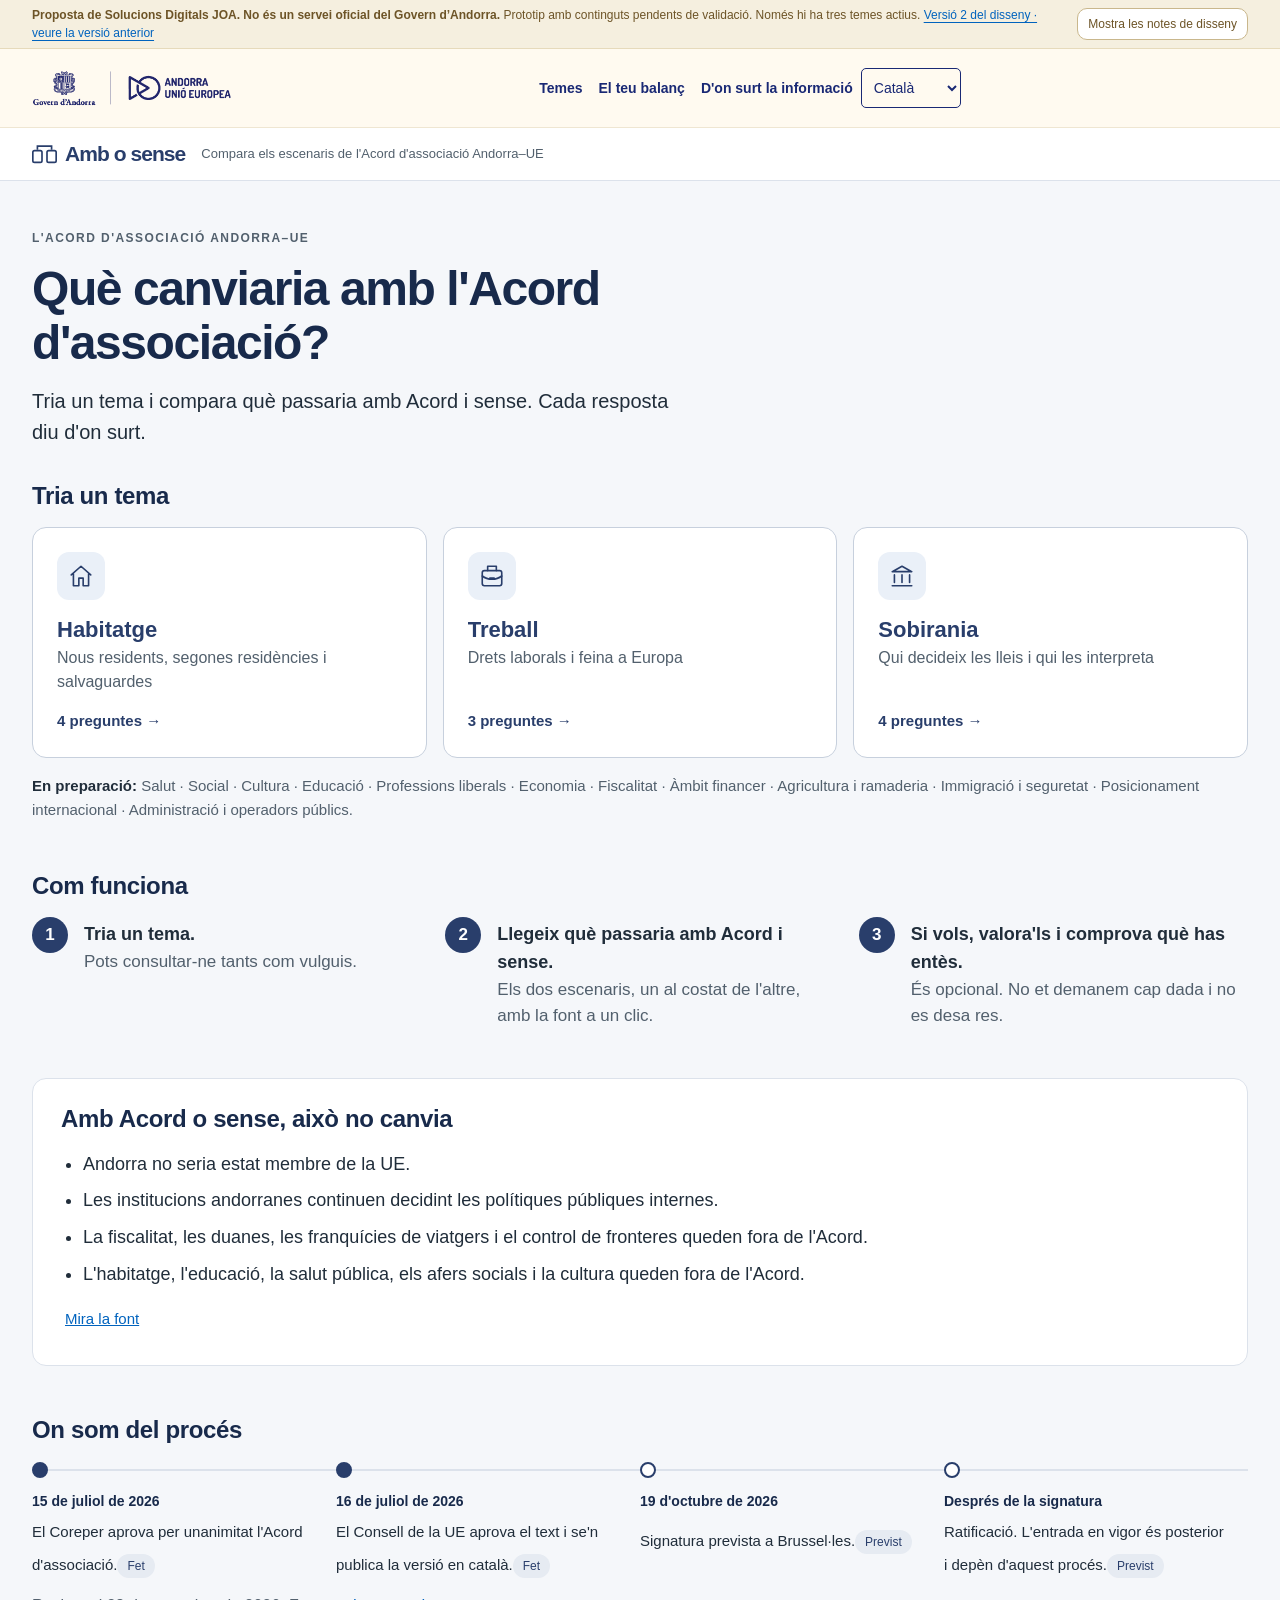
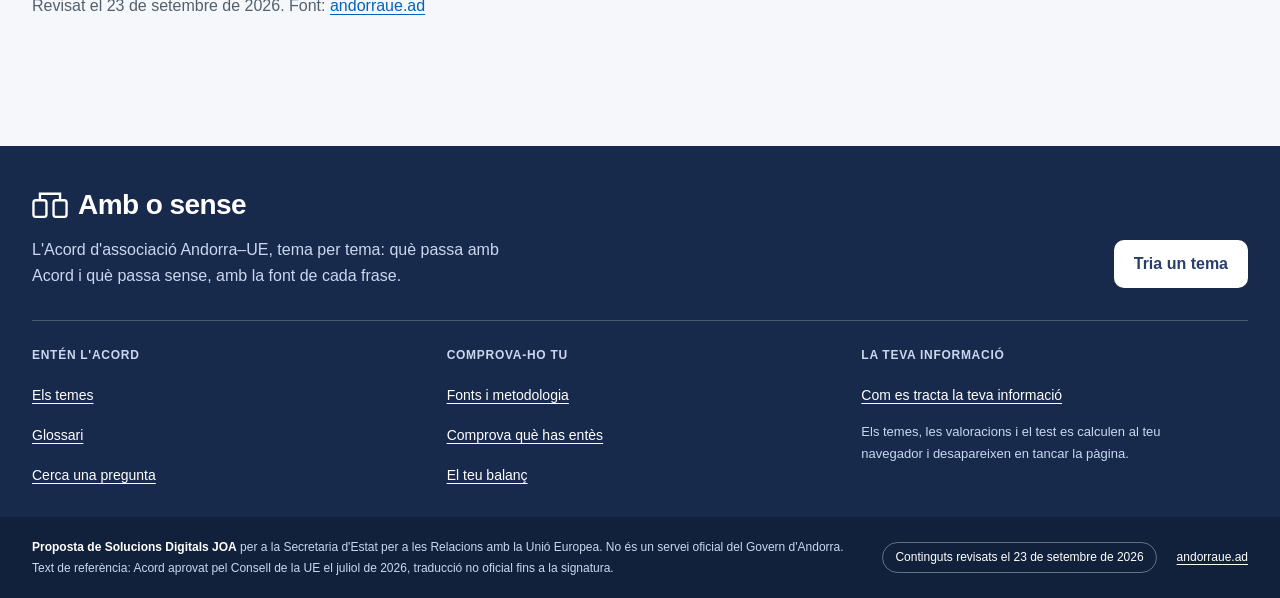
==== v2/index.html @ f790ee54 "Disseny v2: consulta guiada, a /v2/" ====
<!doctype html>
<html lang="ca">
<head>
<meta charset="utf-8">
<meta name="viewport" content="width=device-width, initial-scale=1">
<title>Amb o sense · Què canviaria amb l’Acord?</title>
<meta name="description" content="Què canviaria amb l’Acord d’associació Andorra–UE? Tria un tema i compara què passaria amb Acord i sense, amb les fonts originals. Prototip de demostració.">
<meta name="referrer" content="no-referrer">
<meta name="robots" content="noindex, nofollow">
<meta http-equiv="Content-Security-Policy" content="default-src 'self'; img-src 'self' data:; style-src 'self' 'unsafe-inline'; script-src 'self'; connect-src 'none'; form-action 'none'">
<link rel="stylesheet" href="app.css">
</head>
<body>
<a class="sr" href="#app">Vés al contingut</a>
<div class="proto" role="note"><div class="wrap"><span><b>Proposta de Solucions Digitals JOA. No és un servei oficial del Govern d’Andorra.</b> Prototip amb continguts pendents de validació. Només hi ha tres temes actius. <a href="../">Versió 2 del disseny · veure la versió anterior</a></span><button class="notes-toggle" data-act="notes" aria-pressed="false">Mostra les notes de disseny</button></div></div>
<header class="top">
  <div class="wrap bar">
    <button class="menu-btn" aria-expanded="false" aria-controls="menu" data-act="menu"><span class="burger" aria-hidden="true"><i></i><i></i><i></i></span><span class="sr">Menú</span></button>
    <a class="gov" href="#/" aria-label="Govern d'Andorra · Andorra Unió Europea. Inici"><img src="assets/govern-andorra-ue.png" alt="" width="375" height="75"></a>
    <nav id="menu" aria-label="Principal">
      <a href="#/temes" data-nav="temes">Temes</a>
      <a href="#/balanc" data-nav="balanc">El teu balanç</a>
      <a href="#/fonts" data-nav="fonts">D'on surt la informació</a>
      <label class="lang"><span class="sr">Llengua</span>
        <select aria-label="Llengua">
          <option selected>Català</option>
          <option disabled>Castellano · en preparació</option>
          <option disabled>Français · en preparació</option>
          <option disabled>Português · en preparació</option>
          <option disabled>English · en preparació</option>
        </select></label>
    </nav>
  </div>
  <div class="service"><div class="wrap"><a class="brand" href="#/"><svg class="mark" viewBox="0 0 30 22" aria-hidden="true"><path d="M6.5 6V1.5h17V6" fill="none" stroke="currentColor" stroke-width="2"/><rect x="1" y="7" width="11" height="14" rx="2" fill="none" stroke="currentColor" stroke-width="2"/><rect x="18" y="7" width="11" height="14" rx="2" fill="none" stroke="currentColor" stroke-width="2"/></svg><b>Amb o sense</b></a><span class="desc">Compara els escenaris de l'Acord d'associació Andorra–UE</span></div></div>
</header>
<main id="app" tabindex="-1"></main>
<footer class="foot">
  <div class="wrap">
    <div class="foot-top">
      <div class="foot-brand">
        <a class="brand" href="#/"><svg class="mark" viewBox="0 0 30 22" aria-hidden="true"><path d="M6.5 6V1.5h17V6" fill="none" stroke="currentColor" stroke-width="2"/><rect x="1" y="7" width="11" height="14" rx="2" fill="none" stroke="currentColor" stroke-width="2"/><rect x="18" y="7" width="11" height="14" rx="2" fill="none" stroke="currentColor" stroke-width="2"/></svg><b>Amb o sense</b></a>
        <p>L'Acord d'associació Andorra–UE, tema per tema: què passa amb Acord i què passa sense, amb la font de cada frase.</p>
      </div>
      <a class="foot-cta" href="#/temes">Tria un tema</a>
    </div>
    <div class="foot-cols">
      <nav aria-labelledby="f1"><h2 id="f1">Entén l'Acord</h2>
        <ul><li><a href="#/temes">Els temes</a></li><li><a href="#/glossari">Glossari</a></li><li><a href="#/cerca">Cerca una pregunta</a></li></ul></nav>
      <nav aria-labelledby="f2"><h2 id="f2">Comprova-ho tu</h2>
        <ul><li><a href="#/fonts">Fonts i metodologia</a></li><li><a href="#/test">Comprova què has entès</a></li><li><a href="#/balanc">El teu balanç</a></li></ul></nav>
      <nav aria-labelledby="f3"><h2 id="f3">La teva informació</h2>
        <ul><li><a href="#/privacitat">Com es tracta la teva informació</a></li></ul>
        <p class="foot-note">Els temes, les valoracions i el test es calculen al teu navegador i desapareixen en tancar la pàgina.</p></nav>
    </div>
  </div>
  <div class="foot-bottom"><div class="wrap">
      <p><b>Proposta de Solucions Digitals JOA</b> per a la Secretaria d'Estat per a les Relacions amb la Unió Europea. No és un servei oficial del Govern d'Andorra.<br>
      Text de referència: Acord aprovat pel Consell de la UE el juliol de 2026, traducció no oficial fins a la signatura.</p>
      <p class="foot-meta"><span class="pill">Continguts revisats el 23 de setembre de 2026</span><a href="https://www.andorraue.ad/ca/" rel="noopener">andorraue.ad</a></p>
  </div></div>
</footer>
<script src="data.js"></script>
<script src="app.js"></script>
</body>
</html>
---- v2/app.css ----
/* Amb o sense · estils de la demo. Paleta i tipografia segons estil.md (D04–D07, D14). */
:root{
  --blau:#293E6B; --enllac:#0063BE; --text:#202D3A; --text2:#52606D;
  --fons:#F7F8FA; --sup:#FFFFFF; --sel:#EAF0F8; --contorn:#697586; --sep:#D9E0E7;
  --avis-f:#F5EFDF; --avis-t:#6D5427;
  --r-ctl:8px; --r-card:12px;
  --font:"Helvetica Neue",Helvetica,Arial,sans-serif;
  --gutter:20px;
}
*{box-sizing:border-box}
html{-webkit-text-size-adjust:100%}
body{margin:0;background:var(--fons);color:var(--text);font-family:var(--font);font-size:18px;line-height:28px}
img{max-width:100%;display:block}
a{color:var(--enllac);text-decoration:underline;text-underline-offset:3px}
h1,h2,h3,h4{margin:0;font-weight:700;letter-spacing:-.01em}
p{margin:0 0 12px}
button,input,select{font:inherit;color:inherit}
:focus-visible{outline:3px solid var(--enllac);outline-offset:3px;border-radius:4px}
.sr{position:absolute;left:0;top:0;width:1px;height:1px;overflow:hidden;clip:rect(0 0 0 0);white-space:nowrap}
.btn{position:relative}
a.sr:focus{position:fixed;left:16px;top:16px;width:auto;height:auto;clip:auto;background:#fff;padding:12px 16px;z-index:70;border:2px solid var(--blau)}
.wrap{max-width:1200px;margin:0 auto;padding:0 var(--gutter)}
.narrow{max-width:760px}
@media (max-width:340px){:root{--gutter:16px}}
@media (min-width:900px){:root{--gutter:32px}}

/* Avís de prototip */
.proto{background:var(--avis-f);color:var(--avis-t);font-size:15px;line-height:22px;padding:8px 0;border-bottom:1px solid #E6DABB}
.proto .wrap{display:flex;gap:12px;align-items:center;justify-content:space-between;flex-wrap:wrap}
.proto b{font-weight:700}

/* Capçalera: continuïtat amb andorraue.ad */
:root{--aue-crema:#FFFAF0;--aue-blau:#192874}
header.top{background:var(--aue-crema);border-bottom:1px solid #EFE6D2;position:relative}
.bar{display:flex;align-items:center;gap:24px;min-height:96px}
.gov{flex:none}
.gov img{height:55px;width:auto}
.top nav{display:flex;align-items:center;gap:4px;margin:0 auto}
.top nav a{white-space:nowrap;color:var(--aue-blau);text-decoration:none;font-size:15px;font-weight:700;padding:10px 10px;border-radius:var(--r-ctl);min-height:44px;display:inline-flex;align-items:center}
.top nav a[aria-current="page"]{color:#000;box-shadow:inset 0 -2px 0 var(--aue-blau);border-radius:0}
.top nav a:hover{background:rgba(25,40,116,.06)}
.lang select{width:auto;max-width:118px;min-height:40px;border:1px solid var(--aue-blau);border-radius:5px;background:transparent;color:var(--aue-blau);padding:0 8px;font-size:14px}
.cta{border:1px solid var(--aue-blau);color:var(--aue-blau);border-radius:5px;padding:10px 15px;font-size:14px;text-decoration:none;white-space:nowrap;min-height:44px;display:inline-flex;align-items:center}
.cta:hover{background:var(--aue-blau);color:#fff}
.menu-btn{display:none;background:none;border:none;width:44px;height:44px;padding:0;cursor:pointer;color:var(--aue-blau)}
.burger{display:grid;gap:6px;width:26px;margin:auto}
.burger i{display:block;height:2px;background:currentColor;border-radius:1px;transition:transform .18s,opacity .18s}
.menu-btn[aria-expanded="true"] .burger i:nth-child(1){transform:translateY(8px) rotate(45deg)}
.menu-btn[aria-expanded="true"] .burger i:nth-child(2){opacity:0}
.menu-btn[aria-expanded="true"] .burger i:nth-child(3){transform:translateY(-8px) rotate(-45deg)}
.service{background:#fff;border-top:1px solid #EFE6D2}
.service .wrap{display:flex;align-items:center;gap:8px 16px;min-height:52px;flex-wrap:wrap;padding-top:6px;padding-bottom:6px}
.brand{display:inline-flex;align-items:center;gap:10px;text-decoration:none;color:var(--blau)}
.brand b{font-size:19px;letter-spacing:-.02em}
.brand .mark{width:28px;height:20px}
.service .desc{font-size:15px;color:var(--text2)}
@media (max-width:1380px){.cta{display:none}}
@media (max-width:1100px){
  .bar{min-height:64px;gap:12px}
  .menu-btn{display:block}
  .gov img{height:40px}
  .top nav{display:none;position:absolute;left:0;right:0;top:64px;z-index:35;background:var(--aue-crema);flex-direction:column;align-items:stretch;padding:8px var(--gutter) 16px;border-bottom:1px solid #EFE6D2;box-shadow:0 12px 24px rgba(32,45,58,.08)}
  .top nav.open{display:flex}
  .top nav a{font-size:17px;padding:12px 8px;border-bottom:1px solid #EFE6D2;border-radius:0}
  .top nav a[aria-current="page"]{box-shadow:inset 3px 0 0 var(--aue-blau);padding-left:14px}
  .lang{margin-top:12px}
  .lang select{width:100%;max-width:none;min-height:44px}
  .service .desc{font-size:14px;line-height:20px}
}
main{padding:32px 0 96px}
@media (min-width:900px){main{padding-top:48px}}

/* Botons D14 */
.btn{display:inline-flex;align-items:center;justify-content:center;gap:8px;min-height:48px;padding:10px 20px;border-radius:var(--r-ctl);border:1px solid var(--blau);background:var(--blau);color:#fff;font-size:17px;line-height:24px;font-weight:700;text-decoration:none;cursor:pointer}
.btn:hover{background:#1E2F52}
.btn.sec{background:#fff;color:var(--blau);border-color:var(--contorn)}
.btn.sec:hover{background:var(--sel)}
.btn.link{background:none;border:none;color:var(--enllac);text-decoration:underline;padding:10px 4px;font-weight:400}
.btn[disabled]{opacity:1;background:#fff;color:var(--text2);border-color:var(--sep);cursor:not-allowed}
.actions{display:flex;gap:12px;flex-wrap:wrap;align-items:center}

.eyebrow{font-size:15px;line-height:22px;color:var(--text2);margin-bottom:8px;display:block}
.muted{color:var(--text2)}
.small{font-size:16px;line-height:24px}

/* Portada */
.hero{display:grid;gap:32px;align-items:start}
@media (min-width:1000px){.hero{grid-template-columns:5fr 6fr;gap:56px}}
.hero h1{font-size:36px;line-height:40px;color:var(--blau);margin:6px 0 16px}
@media (min-width:900px){.hero h1{font-size:48px;line-height:56px}}
.hero .lead{font-size:20px;line-height:30px;margin-bottom:24px}
.promises{list-style:none;padding:0;margin:28px 0 0;display:grid;gap:10px}
.promises li{display:flex;gap:12px;align-items:flex-start;font-size:17px;line-height:24px}
.promises svg{flex:none;margin-top:2px;width:28px;height:20px;color:var(--blau)}
.igual .glyph{width:22px;height:16px}
.sample-label{display:flex;justify-content:space-between;align-items:baseline;gap:12px;margin-bottom:10px}
.quick{margin-top:56px}
.quick h2{font-size:24px;line-height:32px;margin-bottom:16px}
.quick-grid{display:grid;gap:12px}
@media (min-width:700px){.quick-grid{grid-template-columns:repeat(3,1fr)}}
.quick a{display:block;background:#fff;border:1px solid var(--sep);border-radius:var(--r-card);padding:20px;text-decoration:none;color:var(--text)}
.quick a:hover{border-color:var(--contorn)}
.quick a b{display:block;color:var(--blau);font-size:20px;line-height:28px;margin:8px 0 4px}
.proces{margin-top:56px;background:#fff;border:1px solid var(--sep);border-radius:var(--r-card);padding:24px}
.proces h2{font-size:20px;line-height:28px}
.proces ol{list-style:none;margin:16px 0 0;padding:0;display:grid;gap:0}
@media (min-width:900px){.proces ol{grid-template-columns:repeat(4,1fr)}}
.proces li{position:relative;padding:0 0 16px 28px;border-left:2px solid var(--sep);margin-left:7px}
@media (min-width:900px){.proces li{border-left:none;border-top:2px solid var(--sep);padding:20px 16px 0 0;margin:8px 0 0}}
.proces li::before{content:"";position:absolute;left:-9px;top:4px;width:12px;height:12px;border-radius:50%;background:#fff;border:2px solid var(--blau)}
@media (min-width:900px){.proces li::before{left:0;top:-9px}}
.proces li.fet::before{background:var(--blau)}
.proces time{display:block;font-weight:700;font-size:16px}
.proces .estat{font-size:14px;color:var(--text2)}

/* Encapçalaments de pàgina */
.pagehead{margin-bottom:28px}
.pagehead h1{font-size:30px;line-height:38px;color:var(--blau)}
@media (min-width:900px){.pagehead h1{font-size:36px;line-height:44px}}
.pagehead p{margin-top:10px;max-width:680px}
.crumbs{font-size:15px;margin-bottom:8px}

/* Situacions */
.chips{display:flex;flex-wrap:wrap;gap:10px;margin:8px 0 24px}
.chip{position:relative}
.chip input{position:absolute;opacity:0;inset:0;margin:0;cursor:pointer}
.chip label{display:inline-flex;align-items:center;gap:8px;min-height:48px;padding:10px 16px;border:1px solid var(--contorn);border-radius:999px;background:#fff;cursor:pointer;font-size:17px;line-height:24px}
.chip input:checked+label{background:var(--sel);border:2px solid var(--blau);padding:9px 15px;font-weight:700;color:var(--blau)}
.chip input:focus-visible+label{outline:3px solid var(--enllac);outline-offset:3px}
.chip input:disabled+label{border-color:var(--sep);color:var(--text2);cursor:not-allowed;background:var(--fons)}
.chip .tick{display:none}
.chip input:checked+label .tick{display:inline}
.proposal{background:#fff;border:1px solid var(--sep);border-radius:var(--r-card);padding:20px;margin-bottom:24px}

/* Temes */
.family{margin-bottom:32px}
.family h2{font-size:20px;line-height:28px;margin-bottom:12px}
.tgrid{display:grid;gap:12px}
@media (min-width:640px){.tgrid{grid-template-columns:repeat(2,1fr)}}
@media (min-width:1000px){.tgrid{grid-template-columns:repeat(4,1fr)}}
.tcard{position:relative;background:#fff;border:1px solid var(--sep);border-radius:var(--r-card);padding:18px 18px 16px;display:flex;flex-direction:column;gap:6px;min-height:128px}
.tcard input{position:absolute;opacity:0;inset:0;margin:0;cursor:pointer;z-index:1}
.tcard .nom{font-weight:700;font-size:19px;line-height:26px;color:var(--blau);padding-right:36px}
.tcard .fr{font-size:16px;line-height:24px;color:var(--text2)}
.tcard .box{position:absolute;top:16px;right:16px;width:26px;height:26px;border:2px solid var(--contorn);border-radius:6px;background:#fff;display:grid;place-items:center}
.tcard .box svg{display:none}
.tcard.on{background:var(--sel);border:2px solid var(--blau);padding:17px 17px 15px}
.tcard.on .box{background:var(--blau);border-color:var(--blau)}
.tcard.on .box svg{display:block}
.tcard:has(input:focus-visible){outline:3px solid var(--enllac);outline-offset:3px}
.tcard.off{background:var(--fons)}
.tcard.off .nom{color:var(--text2)}
.tcard .soon{font-size:14px;line-height:20px;color:var(--avis-t);margin-top:auto}
.tcard .state{font-size:14px;line-height:20px;color:var(--blau);font-weight:700;margin-top:auto}
.tcard a.open{position:relative;z-index:2;font-size:15px;margin-top:auto}
.bar-bottom{position:sticky;bottom:0;background:#fff;border-top:1px solid var(--sep);padding:12px 0;margin-top:24px;box-shadow:0 -4px 16px rgba(32,45,58,.06)}
.bar-bottom .wrap{display:flex;align-items:center;justify-content:space-between;gap:12px;flex-wrap:wrap}

/* Pàgina de tema */
.tema-layout{display:grid;gap:32px}
@media (min-width:1100px){.tema-layout{grid-template-columns:240px 1fr}}
.side{display:none}
@media (min-width:1100px){.side{display:block;position:sticky;top:24px;align-self:start}}
.side h2{font-size:15px;line-height:22px;color:var(--text2);font-weight:700;margin-bottom:8px}
.side ol{list-style:none;padding:0;margin:0 0 20px}
.side li a{display:block;padding:8px 12px;border-left:3px solid transparent;color:var(--text);text-decoration:none;font-size:16px;line-height:22px}
.side li a[aria-current="true"]{border-left-color:var(--blau);color:var(--blau);font-weight:700;background:#fff}
.intro{font-size:20px;line-height:30px;max-width:720px}

.valtoggle{display:flex;gap:16px;align-items:center;justify-content:space-between;flex-wrap:wrap;background:#fff;border:1px solid var(--sep);border-radius:var(--r-card);padding:16px 20px;margin:24px 0}
.switch{display:inline-flex;align-items:center;gap:12px;cursor:pointer;min-height:44px}
.switch input{position:absolute;opacity:0;width:1px;height:1px}
.switch .trk{width:48px;height:28px;border-radius:14px;background:#fff;border:2px solid var(--contorn);position:relative;flex:none;transition:background .18s}
.switch .trk::after{content:"";position:absolute;top:3px;left:3px;width:18px;height:18px;border-radius:50%;background:var(--contorn);transition:transform .18s,background .18s}
.switch input:checked+.trk{background:var(--blau);border-color:var(--blau)}
.switch input:checked+.trk::after{transform:translateX(20px);background:#fff}
.switch input:focus-visible+.trk{outline:3px solid var(--enllac);outline-offset:3px}

/* Grups de ràdio (importància i valoració) */
fieldset{border:none;margin:0;padding:0;min-width:0}
legend{padding:0;font-weight:700;font-size:17px;line-height:24px;margin-bottom:10px}
.radios{display:flex;flex-wrap:wrap;gap:8px}
.radio{position:relative}
.radio input{position:absolute;opacity:0;inset:0;margin:0;cursor:pointer}
.radio span{display:inline-flex;align-items:center;min-height:44px;padding:8px 14px;border:1px solid var(--contorn);border-radius:var(--r-ctl);background:#fff;font-size:16px;line-height:22px;cursor:pointer}
.radio input:checked+span{background:var(--sel);border:2px solid var(--blau);padding:7px 13px;color:var(--blau);font-weight:700}
.radio input:checked+span::before{content:"✓";margin-right:6px}
.radio input:focus-visible+span{outline:3px solid var(--enllac);outline-offset:3px}
.radio.ns span{border-style:dashed}
.pend{display:inline-block;font-size:14px;line-height:20px;color:var(--avis-t);background:var(--avis-f);padding:2px 8px;border-radius:4px;margin-left:8px;font-weight:400;vertical-align:middle}
.imp{background:#fff;border:1px solid var(--sep);border-radius:var(--r-card);padding:20px;margin-bottom:24px}

/* Fitxa comparativa D09 */
.qcard{container-type:inline-size;background:#fff;border:1px solid var(--sep);border-radius:var(--r-card);padding:20px;margin-bottom:24px;scroll-margin-top:24px}
@media (min-width:700px){.qcard{padding:28px 32px}}
.qhead{display:flex;flex-wrap:wrap;gap:8px 16px;align-items:baseline;justify-content:space-between;margin-bottom:6px}
.qid{font-size:14px;color:var(--text2)}
.qcard h2,.qcard h3.q{font-size:24px;line-height:32px;color:var(--text);margin-bottom:6px}
@media (min-width:900px){.qcard h2,.qcard h3.q{font-size:28px;line-height:36px}}
.qctx{color:var(--text2);font-size:16px;line-height:24px;margin-bottom:16px}
.igual{display:inline-flex;align-items:center;gap:8px;font-size:15px;line-height:20px;font-weight:700;color:var(--blau);background:var(--sel);border:1px solid #C9D6EA;padding:6px 10px;border-radius:var(--r-ctl);margin-bottom:16px}
.pair{display:grid;gap:16px;margin-top:8px}
@container (min-width:760px){.pair{grid-template-columns:1fr 1fr;gap:24px}}
.scen{border:1px solid var(--sep);border-top:4px solid var(--blau);border-radius:0 0 var(--r-ctl) var(--r-ctl);padding:18px 20px 16px;display:flex;flex-direction:column;background:#fff}
.scen h4{font-size:20px;line-height:28px;color:var(--blau);margin-bottom:8px;display:flex;align-items:center;gap:10px}
.scen h4 .glyph{width:22px;height:16px;flex:none}
.scen p.resp{margin-bottom:12px}
.tags{display:flex;flex-wrap:wrap;gap:6px;margin:4px 0 12px}
.tag{font-size:13px;line-height:18px;padding:3px 8px;border-radius:4px;border:1px solid var(--contorn);color:var(--text2);background:#fff}
.tag.nat{border-color:var(--blau);color:var(--blau)}
.qual{background:var(--avis-f);color:var(--avis-t);border-radius:var(--r-ctl);padding:10px 12px;font-size:16px;line-height:24px;margin-bottom:10px}
.qual b{display:block;font-size:13px;line-height:18px;text-transform:none;letter-spacing:.02em}
.minitab{width:100%;border-collapse:collapse;margin:0 0 12px;font-size:16px;line-height:22px}
.minitab caption{text-align:left;font-weight:700;font-size:15px;padding-bottom:6px}
.minitab td{padding:8px 0;border-bottom:1px solid var(--sep)}
.minitab td:last-child{text-align:right;font-weight:700;font-variant-numeric:tabular-nums;font-size:18px}
.minitab + .note-src{font-size:14px;line-height:20px;color:var(--text2);margin:-4px 0 12px}
.srcbtn{margin-top:auto;align-self:flex-start}
.mante{margin-top:16px;border-left:3px solid var(--sep);padding:4px 0 4px 16px}
.mante b{font-size:15px;display:block}
.pendent-src{font-size:14px;line-height:20px;color:var(--text2);margin-top:12px}
.qfoot{display:flex;flex-wrap:wrap;gap:8px 16px;align-items:center;margin-top:18px;padding-top:14px;border-top:1px solid var(--sep)}
.qfoot .btn.link{font-size:16px;min-height:44px}
.rate{margin-top:18px;padding-top:18px;border-top:1px solid var(--sep)}
.rate > p{font-weight:700;margin-bottom:12px}
.rate-grid{display:grid;gap:18px}
@container (min-width:760px){.rate-grid{grid-template-columns:1fr 1fr;gap:24px}}
.toast{position:fixed;left:50%;bottom:24px;transform:translateX(-50%);background:var(--text);color:#fff;padding:12px 18px;border-radius:var(--r-ctl);font-size:16px;z-index:60;max-width:calc(100% - 32px)}
.nextnav{display:flex;justify-content:space-between;gap:12px;flex-wrap:wrap;margin-top:8px}

/* Panell de fonts D10 */
.scrim{position:fixed;inset:0;background:rgba(32,45,58,.35);z-index:40}
.panel{position:fixed;top:0;right:0;bottom:0;width:100%;max-width:520px;background:#fff;z-index:50;display:flex;flex-direction:column;box-shadow:-8px 0 32px rgba(32,45,58,.16)}
.panel header{display:flex;justify-content:space-between;align-items:center;gap:12px;padding:16px 20px;border-bottom:1px solid var(--sep)}
.panel header h2{font-size:20px;line-height:28px}
.panel .body{overflow:auto;padding:20px}
.frag{border:1px solid var(--sep);border-radius:var(--r-ctl);margin-bottom:20px}
.frag .meta{padding:14px 16px;border-bottom:1px solid var(--sep);background:var(--fons);border-radius:var(--r-ctl) var(--r-ctl) 0 0}
.frag .meta dl{margin:8px 0 0;display:grid;grid-template-columns:auto 1fr;gap:2px 12px;font-size:14px;line-height:20px}
.frag .meta dt{color:var(--text2)}
.frag .meta dd{margin:0}
.frag blockquote{margin:0;padding:16px;font-size:17px;line-height:27px;border-left:4px solid var(--blau)}
.frag .fnote{padding:0 16px 12px;font-size:14px;line-height:20px;color:var(--avis-t)}
.frag .flink{padding:0 16px 14px}
.who{font-size:14px;line-height:20px;color:var(--text2);border-top:1px solid var(--sep);padding-top:14px}

/* Balanç D13 */
.coverage{background:#fff;border:1px solid var(--sep);border-radius:var(--r-card);padding:20px;margin-bottom:24px}
.coverage.partial{background:var(--avis-f);border-color:#E6DABB;color:var(--avis-t)}
.result{background:#fff;border:1px solid var(--sep);border-radius:var(--r-card);padding:20px 24px;margin-bottom:16px}
.result h2,.result h3{font-size:20px;line-height:28px;margin-bottom:4px}
.result .imp-note{font-size:15px;color:var(--text2);margin-bottom:12px}
.bars{display:grid;gap:14px;margin-top:10px}
.brow{display:grid;grid-template-columns:120px 1fr 56px;gap:12px;align-items:center}
@media (max-width:480px){.brow{grid-template-columns:1fr 56px}.brow .bl{grid-column:1/-1}}
.bl{font-weight:700;font-size:16px}
.track{position:relative;height:20px;background:var(--fons);border:1px solid var(--sep);border-radius:4px}
.fill{position:absolute;left:0;top:0;bottom:0;background:var(--blau);border-radius:3px 0 0 3px;transition:width .2s}
.ticks{position:absolute;top:-4px;bottom:-4px;left:50%;border-left:2px solid var(--contorn)}
.bv{font-weight:700;font-variant-numeric:tabular-nums;text-align:right;font-size:18px}
.scale{display:grid;grid-template-columns:120px 1fr 56px;gap:12px;font-size:13px;color:var(--text2)}
.scale span{display:flex;justify-content:space-between}
@media (max-width:480px){.scale{grid-template-columns:1fr 56px}.scale>i{display:none}}
.result.general{border:2px solid var(--blau)}
.result.general .bv{font-size:24px}
.stable{font-size:17px;margin:20px 0}
.method ol{padding-left:22px}
.method li{margin-bottom:6px}
.method table{border-collapse:collapse;width:100%;font-size:16px;margin:12px 0}
.method th,.method td{border-bottom:1px solid var(--sep);padding:8px 6px;text-align:left}
.method td.n{text-align:right;font-variant-numeric:tabular-nums}
details{background:#fff;border:1px solid var(--sep);border-radius:var(--r-card);padding:0 20px;margin-bottom:16px}
details summary{cursor:pointer;min-height:56px;display:flex;align-items:center;font-weight:700;color:var(--blau)}
details[open] summary{border-bottom:1px solid var(--sep);margin-bottom:16px}
details > div{padding-bottom:20px}

/* Test D15 */
.tq{background:#fff;border:1px solid var(--sep);border-radius:var(--r-card);padding:24px;margin-bottom:20px}
.tq h2{font-size:22px;line-height:30px;margin:4px 0 16px}
.opts{display:grid;gap:10px}
.opt{position:relative}
.opt input{position:absolute;opacity:0;inset:0;margin:0}
.opt span{display:block;min-height:48px;padding:12px 16px;border:1px solid var(--contorn);border-radius:var(--r-ctl);background:#fff;cursor:pointer}
.opt input:checked+span{border:2px solid var(--blau);background:var(--sel);padding:11px 15px}
.opt input:focus-visible+span{outline:3px solid var(--enllac);outline-offset:3px}
.opt input:disabled+span{cursor:default}
/* Correcció del test: únic lloc amb verd i vermell (estil.md D15). Sempre amb icona i text. */
:root{--ok:#1D6B3A;--ok-f:#E9F4EC;--ko:#A12C2C;--ko-f:#FBEDEC}
.opt .ico{display:inline-block;vertical-align:-4px;margin-right:10px;flex:none}
.opt .badge{display:block;font-style:normal;font-size:15px;line-height:22px;font-weight:700;margin-top:2px}
.opt.ok span,.opt.ok input:checked+span{border:2px solid var(--ok);background:var(--ok-f);padding:11px 15px}
.opt.ok .ico,.opt.ok .badge{color:var(--ok)}
.opt.ko span,.opt.ko input:checked+span{border:2px solid var(--ko);background:var(--ko-f);padding:11px 15px}
.opt.ko .ico,.opt.ko .badge{color:var(--ko)}
.opt input:disabled:not(:checked)+span{color:var(--text2)}
.opt.ok input:disabled+span,.opt.ko input:disabled+span{color:var(--text)}
.feedback{margin-top:16px;padding:14px 16px;border-radius:var(--r-ctl);background:var(--fons);border:1px solid var(--sep);border-left-width:4px}
.feedback.ok{border-left-color:var(--ok)}
.feedback.ok b{color:var(--ok)}
.feedback.ko{border-left-color:var(--ko)}
.feedback.ko b{color:var(--ko)}
@media (prefers-reduced-motion:no-preference){.feedback{animation:fb .18s ease-out}@keyframes fb{from{opacity:0;transform:translateY(-4px)}to{opacity:1;transform:none}}}

/* Llistes i textos */
.list{padding-left:22px}
.list li{margin-bottom:8px}
.gloss dt{font-weight:700;color:var(--blau);margin-top:16px}
.gloss dd{margin:4px 0 0}
.card{background:#fff;border:1px solid var(--sep);border-radius:var(--r-card);padding:24px;margin-bottom:20px}
.card h2{font-size:22px;line-height:30px;margin-bottom:12px}

/* Peu: bloc blau institucional (#293E6B), text blanc 10,5:1, text secundari #C9D8F0 7,3:1 */
footer.foot{background:var(--blau);color:#fff;margin-top:64px;padding:48px 0 0;font-size:16px;line-height:24px}
footer.foot a{color:#fff;text-underline-offset:3px}
footer.foot a:hover{text-decoration-thickness:2px}
footer.foot :focus-visible{outline-color:#fff}
.foot-top{display:flex;flex-wrap:wrap;gap:24px;align-items:flex-end;justify-content:space-between;padding-bottom:32px;border-bottom:1px solid rgba(255,255,255,.22)}
.foot-brand{max-width:560px}
.foot-brand .brand{color:#fff;font-size:24px;line-height:30px}
.foot-brand .brand .mark{width:36px;height:26px}
.foot-brand p{margin:12px 0 0;color:#C9D8F0;font-size:18px;line-height:28px}
.foot-cta{display:inline-flex;align-items:center;min-height:48px;padding:10px 20px;border-radius:var(--r-ctl);background:#fff;color:var(--blau)!important;font-weight:700;text-decoration:none}
.foot-cta:hover{background:var(--sel)}
.foot-cols{display:grid;gap:28px;padding:32px 0}
@media (min-width:800px){.foot-cols{grid-template-columns:repeat(3,1fr)}}
.foot-cols h2{font-size:14px;line-height:20px;letter-spacing:.06em;text-transform:uppercase;color:#C9D8F0;margin:0 0 12px}
.foot-cols ul{list-style:none;padding:0;margin:0;display:grid;gap:4px}
.foot-cols li a{display:inline-flex;align-items:center;min-height:40px}
.foot-note{margin:8px 0 0;color:#C9D8F0;font-size:15px;line-height:22px;max-width:320px}
.foot-bottom{background:#1F3157;padding:20px 0;font-size:14px;line-height:21px;color:#C9D8F0}
.foot-bottom .wrap{display:flex;flex-wrap:wrap;gap:12px 32px;align-items:center;justify-content:space-between}
.foot-bottom p{margin:0}
.foot-bottom b{color:#fff;font-weight:700}
.foot-meta{display:flex;flex-wrap:wrap;gap:12px 20px;align-items:center}
.pill{border:1px solid rgba(255,255,255,.35);border-radius:999px;padding:4px 12px;color:#fff}

/* Notes de disseny (mode presentació) */
.dnote{display:none}
body.notes .dnote{display:block;border:1px dashed #8A6A2E;background:#FFFBF0;color:#5A451E;border-radius:var(--r-ctl);padding:10px 14px;font-size:14px;line-height:20px;margin:12px 0}
.dnote b{color:#3F300F}
.notes-toggle{background:#fff;border:1px solid #C9B78C;color:var(--avis-t);border-radius:var(--r-ctl);min-height:36px;padding:4px 12px;font-size:14px;cursor:pointer}
.notes-toggle[aria-pressed="true"]{background:var(--avis-t);color:#fff}

/* Top of mind · una pregunta, dos escenaris, el teu criteri. */
:root{--blau:#293E6B;--ink:#182A4B;--fons:#F5F7FA;--sep:#DCE2EB;--r-card:18px;--r-ctl:10px}
body{font-size:17px;line-height:1.65}
.wrap{max-width:1280px}
.wrap.narrow{max-width:820px}
button,a,input,select{-webkit-tap-highlight-color:transparent}
.btn{font-size:16px;padding:12px 20px;min-height:48px}
.btn.sec{border-color:#B4BECE}
.btn.link{font-size:15px}
.proto{font-size:12px;line-height:18px;padding:6px 0}
.proto .wrap{flex-wrap:nowrap;gap:16px}
.notes-toggle{font-size:12px;line-height:18px;min-height:32px;flex:none;padding:4px 10px}
header.top{background:#FFFAF0;border:0}
.bar{min-height:78px;gap:20px}
.gov img{height:43px}
.top nav a{font-size:14px;padding:10px 8px}
.service{border-bottom:1px solid var(--sep)}
.service .wrap{min-height:52px}
.service .desc{font-size:13px}
.service .brand b{font-size:21px;letter-spacing:-.045em}
.service .brand{gap:8px}
.service .brand .mark{width:25px}
.pagehead h1{font-size:clamp(34px,4.2vw,54px);line-height:1.1;letter-spacing:-.045em;color:var(--ink)}
.pagehead p{color:var(--text2);font-size:18px;line-height:1.6;margin-top:16px}
.crumbs{font-size:14px;margin-bottom:25px;color:var(--text2)}
.crumbs a{text-decoration:none}
.overline{display:block;font-size:12px;font-weight:700;letter-spacing:.12em;line-height:1.6;margin:0 0 14px;text-transform:uppercase}
.home-main{padding:0 0 40px}
.home-hero{background:var(--ink);color:#fff;position:relative;overflow:hidden}
.hero-grid{display:grid;grid-template-columns:1.15fr 1fr;gap:80px;padding-top:58px;padding-bottom:42px;align-items:center}
.hero-copy .overline{color:#C1CCE0;font-size:12px;letter-spacing:.09em}
.tiny-mark{color:#E9D68D;font-size:19px;margin-right:6px;vertical-align:-1px}
.hero-copy h1{font-size:clamp(50px,5.5vw,78px);letter-spacing:-.065em;line-height:1.02;font-weight:700;margin:22px 0}
.hero-copy h1 em{font-style:normal;color:#E9D68D}
.hero-intro{font-size:18px;color:#D7DFED;line-height:1.65;margin:0 0 24px}
.hero-link{font-size:15px;font-weight:700;color:#fff;display:inline-flex;align-items:center;gap:24px;min-height:44px;text-decoration:none;border-bottom:1px solid #77859F}
.hero-link:hover{color:#E9D68D;border-color:#E9D68D}
.section-kicker{display:flex;justify-content:space-between;gap:16px;font-size:12px;letter-spacing:.09em;color:#B5C2D9;margin-bottom:14px}
.topic-entry{display:flex;align-items:center;gap:18px;min-height:104px;padding:18px 20px;margin-bottom:10px;border:1px solid #52617C;border-radius:12px;color:#fff;text-decoration:none;background:#223657;transition:background .18s,transform .18s,border-color .18s}
.topic-entry:hover{background:#2D446B;transform:translateX(4px);border-color:#ACBBD3}
.topic-icon{height:48px;width:48px;display:grid;place-items:center;flex:none;background:#32486A;border-radius:50%;color:#E9D68D}
.topic-icon svg{height:25px;width:25px}
.topic-entry-text{display:grid;gap:2px}
.topic-entry b{font-size:23px;line-height:1.3;letter-spacing:-.025em}
.topic-entry-text>span{font-size:13px;color:#C5D1E4;line-height:1.5}
.topic-arrow{margin-left:auto;font-size:24px;color:#CBD7E8}
.all-topics{display:flex;justify-content:space-between;gap:12px;flex-wrap:wrap;color:#fff;text-decoration:none;font-size:14px;padding:10px 2px;min-height:44px}
.all-topics span{font-size:12px;color:#BCCAE0}
.all-topics:hover{text-decoration:underline}
.hero-bottom{position:relative;display:flex;justify-content:space-between;gap:16px;padding-top:18px;padding-bottom:18px;font-size:13px;color:#CED8E9}
.hero-bottom::before{content:"";position:absolute;top:0;left:var(--gutter);right:var(--gutter);border-top:1px solid #445574}
.hero-bottom b{color:#E9D68D;font-weight:500}
.hero-bottom a{font-size:12px;color:#CED8E9;text-decoration:none}
.hero-bottom a:hover{text-decoration:underline}
.find-question{padding:32px 0 42px;border-bottom:1px solid var(--sep)}
.search-form{display:flex;align-items:center;gap:14px;background:#fff;border:1px solid #AEBACA;border-radius:12px;padding:7px 8px 7px 20px;box-shadow:0 3px 14px #182A4B05}
.search-form:focus-within{outline:2px solid var(--enllac);outline-offset:3px}
.search-form>svg{width:22px;height:22px;flex:none;color:var(--blau)}
.search-form input{border:0;background:none;flex:1;min-width:0;font-size:16px;padding:12px 0;color:var(--text);outline:none}
.search-form input::placeholder{color:#647184;opacity:1}
.search-form .btn{min-height:46px;gap:24px}
.find-question>p{font-size:12px;color:var(--text2);margin:10px 0 0 2px}
.home-comparison{padding-top:48px}
.section-heading{display:flex;align-items:flex-end;justify-content:space-between;gap:32px;margin-bottom:28px}
.section-heading h2{font-size:clamp(28px,3.2vw,40px);line-height:1.15;letter-spacing:-.04em;color:var(--ink)}
.section-heading .overline{color:var(--text2);margin-bottom:10px}
.section-heading>p{font-size:14px;line-height:1.6;color:var(--text2);margin:0;flex-shrink:0}
.qcard{padding:28px;border-color:#D4DCE8;box-shadow:0 4px 20px #182A4B03;margin-bottom:24px}
.qhead{margin-bottom:14px}
.qhead .eyebrow{font-size:12px;font-weight:700;letter-spacing:.08em;text-transform:uppercase;color:var(--blau)}
.qid{font-size:12px}
.qcard h1.q,.qcard h2,.qcard h3.q{font-size:28px;line-height:1.25;letter-spacing:-.025em;color:var(--ink);max-width:850px;margin-bottom:10px}
.qctx{margin-bottom:22px}
.pair{gap:16px}
@container (min-width:640px){.pair{grid-template-columns:1fr 1fr;gap:20px}.rate-grid{grid-template-columns:1fr 1fr;gap:20px}}
.scen{background:#F4F6FA;border:0;border-top:3px solid var(--blau);border-radius:0 0 10px 10px;padding:22px;min-width:0}
.scen h4{font-size:18px;margin-bottom:14px;line-height:1.4}
.scen p.resp{font-size:17px;line-height:1.7;margin-bottom:18px}
.tag{border-color:#CAD2DE!important;background:transparent;color:#53617A!important;font-size:12px;line-height:1.5;border-radius:4px;padding:2px 7px}
.scen .tags{margin-top:auto;margin-bottom:12px}
.srcbtn{background:#fff!important;min-height:44px;font-size:14px;padding:8px 13px;margin-top:0}
.srcbtn:hover{background:var(--sel)!important}
.qual{background:#F1EADB;color:#665025;font-size:15px}
.qfoot{margin-top:22px;padding-top:10px;gap:4px 22px}
.qfoot .btn.link{font-size:14px;text-decoration:none}
.qfoot .btn.link:hover{text-decoration:underline}
.qfoot .btn[aria-pressed="true"]{color:var(--blau);font-weight:700;background:var(--sel);border-radius:8px;padding-inline:10px}
.next-steps{display:grid;grid-template-columns:repeat(3,1fr);gap:0;margin:52px 0;border-top:1px solid var(--sep);border-bottom:1px solid var(--sep)}
.next-steps>a{padding:32px 28px;color:var(--text);text-decoration:none;display:flex;flex-direction:column}
.next-steps>a:first-child{padding-left:0}
.next-steps>a:last-child{padding-right:0}
.next-steps>a+a{border-left:1px solid var(--sep)}
.step-number{font-size:12px;font-weight:700;letter-spacing:.1em;color:var(--text2);margin-bottom:20px}
.next-steps h2{font-size:25px;line-height:1.2;letter-spacing:-.035em;color:var(--ink);margin-bottom:12px}
.next-steps p{font-size:15px;color:var(--text2);line-height:1.6;max-width:300px;margin-bottom:24px}
.step-link{font-size:14px;font-weight:700;color:var(--blau);display:flex;justify-content:space-between;gap:20px;margin-top:auto}
.step-link>span{font-size:20px;font-weight:400;line-height:1}
.next-steps>a:hover .step-link{text-decoration:underline}
.proces{background:none;border:0;padding:0;margin-top:60px;margin-bottom:25px}
.proces .section-heading h2{font-size:30px}
.proces li{font-size:15px;line-height:1.6;padding-right:22px}
.proces time{font-size:14px;line-height:1.5;margin-bottom:8px;color:var(--ink)}
.proces .estat{display:inline-block;margin-top:10px;font-size:12px;line-height:1.5;background:#E6EBF2;border-radius:20px;padding:3px 10px;color:var(--blau)}
.topic-heading-icon{display:grid;place-items:center;width:56px;height:56px;border-radius:16px;background:#E7EDF6;color:var(--blau);margin-bottom:18px}
.topic-heading-icon svg{width:30px;height:30px}
.topic-meta{font-size:12px;letter-spacing:.025em;color:var(--text2)}
.tema-layout{gap:40px}
.tema-layout>div{min-width:0}
.side{padding-top:10px}
.side h2{font-size:13px;letter-spacing:.04em;text-transform:uppercase;margin-bottom:16px}
.side li a{padding:12px;font-size:14px;line-height:1.55;border-bottom:1px solid var(--sep)}
.question-index{display:none}
.valtoggle{background:transparent;border-style:dashed;padding:16px;margin-top:28px}
.valtoggle .small{font-size:13px}
.switch{font-size:15px}
.tgrid{gap:16px}
.tcard{padding:22px;min-height:174px}
.tcard.on{padding:21px}
.tcard .fr{font-size:14px;line-height:1.6}
.tcard.off{background:#EDF0F4}
.family h2{font-size:14px;text-transform:uppercase;letter-spacing:.07em;margin:32px 0 16px;color:var(--text2)}
.tcard:has(a):hover{border-color:var(--blau)}
.coverage,.result,.tq,.card,.imp,.proposal{padding:28px}
.result.general{border:1px solid var(--blau);background:#F0F4FA}
.result.general h2{font-size:28px;letter-spacing:-.03em}
.track{height:12px;border:0;background:#DFE5EF;border-radius:20px}
.fill{border-radius:20px}
.ticks{border-left-width:1px;border-color:#7F8CA1}
.panel header{padding:20px;gap:20px}
.panel header .btn{font-size:13px}
.search-count{font-size:14px;color:var(--text2);margin:24px 0 14px}
.search-results>a{display:block;color:var(--text);background:#fff;border:1px solid var(--sep);border-radius:14px;padding:24px;margin-bottom:14px;text-decoration:none}
.search-results>a:hover{border-color:var(--blau)}
.search-results h2{font-size:23px;line-height:1.35;letter-spacing:-.025em;margin-bottom:24px}
.search-results .overline{color:var(--text2);margin-bottom:8px}
footer.foot{margin-top:40px;background:var(--ink);padding-top:44px}
.foot-bottom{background:#11213B}
.foot-brand p{font-size:16px;line-height:1.6;max-width:490px}
.foot-brand .brand b{font-size:28px}
.foot-cols{padding:24px 0}
.foot-cols h2{font-size:12px}
.foot-cols li a{font-size:14px;min-height:36px}
.foot-note{font-size:13px}
.foot-bottom{font-size:12px;line-height:1.7}
.foot-meta .pill{font-size:12px}
@media (min-width:1101px){.bar{gap:12px}.top nav{gap:0}.gov img{height:40px}.lang select{max-width:100px}}
@media (max-width:1100px){
  .bar{min-height:64px}.gov img{height:36px}.top nav a{font-size:16px}
  .hero-grid{gap:40px;padding-top:42px}.hero-copy h1{font-size:60px}
  .topic-entry{padding:16px 14px;gap:12px}.topic-entry b{font-size:21px}
  .hero-bottom{font-size:12px}.hero-bottom a{max-width:230px}
  .question-index{display:block}.question-index summary{font-size:15px}
  .question-index ol{margin:0;padding-left:22px;font-size:15px}.question-index li{padding:6px 0}
}
@media (max-width:700px){
  .proto .wrap{align-items:center}.proto{font-size:12px;line-height:1.5}.notes-toggle{font-size:12px;max-width:84px;line-height:1.4;padding:5px}
  .service .desc{font-size:12px;line-height:1.45;max-width:180px}.service .wrap{flex-wrap:nowrap;justify-content:space-between;gap:14px;min-height:55px}.service .brand b{font-size:18px;white-space:nowrap}.service .brand .mark{width:22px}
  .hero-grid{grid-template-columns:1fr;gap:28px;padding-top:32px;padding-bottom:24px}
  .hero-copy h1{font-size:54px;margin:16px 0}.hero-copy .overline{font-size:12px}.hero-intro{font-size:16px;line-height:1.6;margin-bottom:12px}.hero-link{font-size:14px;min-height:40px}
  .section-kicker{font-size:12px;margin-bottom:10px}.topic-entry{min-height:78px;padding:14px 16px;margin-bottom:8px}.topic-icon{width:40px;height:40px}.topic-icon svg{width:23px;height:23px}.topic-entry b{font-size:20px}.topic-entry-text>span{font-size:12px}.topic-arrow{font-size:22px}
  .all-topics{font-size:13px;gap:6px}.all-topics span{font-size:12px}
  .hero-bottom{display:block;padding-top:16px;padding-bottom:16px;font-size:12px}.hero-bottom a{display:block;margin-top:5px;max-width:none;font-size:12px}
  .find-question{padding:24px 0 28px}.search-form{gap:8px;padding:5px 6px 5px 12px}.search-form input{font-size:16px}.search-form>svg{width:18px}.search-form .btn{padding:8px 12px;min-height:44px;font-size:14px;gap:8px}.search-form .btn>span{display:none}
  .find-question>p{font-size:12px;line-height:1.6}
  .home-comparison{padding-top:32px}.section-heading{display:block;margin-bottom:22px}.section-heading>p{margin-top:14px;font-size:13px}.section-heading h2{font-size:30px}.overline{font-size:12px}
  .qcard{padding:20px;border-radius:14px}.qcard h1.q,.qcard h2,.qcard h3.q{font-size:24px}.qctx{font-size:15px}.scen{padding:18px}.scen p.resp{font-size:16px;line-height:1.7}.qfoot{gap:2px 12px}.qfoot .btn.link{font-size:13px;min-height:44px}.srcbtn{font-size:14px}
  .next-steps{grid-template-columns:1fr;margin:36px 0}.next-steps>a,.next-steps>a:first-child,.next-steps>a:last-child{padding:24px 0}.next-steps>a+a{border-left:0;border-top:1px solid var(--sep)}.step-number{margin-bottom:10px}.next-steps h2{font-size:25px}.next-steps p{max-width:none;margin-bottom:16px}.step-link{max-width:none}
  .proces{margin-top:36px}.proces .section-heading h2{font-size:28px}.proces li{padding-bottom:24px}.proces time{font-size:14px}.proces .estat{display:table;margin-top:6px}
  .pagehead h1{font-size:38px}.pagehead p{font-size:17px}.crumbs{font-size:13px;margin-bottom:20px}.topic-heading-icon{width:46px;height:46px}.topic-meta{font-size:12px}
  .coverage,.result,.tq,.card,.imp,.proposal{padding:20px}.panel .body{padding:16px}.frag blockquote{font-size:16px}.valtoggle{gap:8px}.switch{font-size:14px}
  footer.foot{margin-top:24px;padding-top:32px}.foot-brand .brand b{font-size:25px}.foot-top{gap:20px}.foot-cols{grid-template-columns:1fr 1fr;gap:24px 18px}.foot-cols nav:last-child{grid-column:1/-1}.foot-note{max-width:none}.foot-bottom{padding:20px 0}.foot-meta{gap:10px}
}
@media (max-width:370px){.hero-copy h1{font-size:48px}.service .desc{display:none}.topic-entry{padding:12px;gap:10px}.topic-entry-text>span{font-size:12px}.topic-entry b{font-size:19px}.search-form{gap:6px}.search-form>svg{display:none}}
@media (prefers-reduced-motion:no-preference){
  .hero-copy,.hero-topics{animation:arrive .4s ease-out both}.hero-topics{animation-delay:.07s}
  @keyframes arrive{from{opacity:0;transform:translateY(8px)}to{opacity:1;transform:translateY(0)}}
}

/* Balanç únic i document exportable */
.balance-page .pagehead .small{font-size:14px}
.coverage h2{font-size:22px;line-height:1.3;margin-bottom:12px}
.rating-details{margin:40px 0 28px}
.rating-topic{margin:28px 0}
.rating-topic-head{padding:0 0 12px;border-bottom:2px solid var(--blau);margin-bottom:16px}
.rating-topic-head h2{font-size:23px;line-height:1.3;color:var(--blau)}
.rating-topic-head p{font-size:14px;color:var(--text2);margin:6px 0 0}
.rating-item{padding:24px;background:#fff;border:1px solid var(--sep);border-radius:14px;margin-bottom:16px}
.rating-item>h3{font-size:21px;line-height:1.35;color:var(--ink);margin-bottom:18px}
.rating-pair{display:grid;grid-template-columns:1fr 1fr;gap:20px;margin-bottom:16px}
.rating-scenario{min-width:0;border-top:3px solid var(--blau);padding-top:12px}
.rating-scenario h4{font-size:17px;color:var(--blau);margin-bottom:10px}
.personal-rating{background:var(--fons);padding:12px 14px;border-radius:8px;line-height:1.5;margin:12px 0 0}
.personal-rating span{display:block;font-size:12px;color:var(--text2)}
.personal-rating b{font-size:16px;display:block;margin-top:3px}
.rating-status{font-size:13px;line-height:1.6;color:var(--avis-t);margin:4px 0 14px}
.balance-page details h2{font-size:18px;line-height:1.4}
.balance-page .actions{margin-top:28px}
.export-controls>h1{font-size:36px;line-height:1.15;color:var(--ink);margin-bottom:16px}
.export-level{margin:24px 0 20px}
.export-option{display:flex;align-items:flex-start;gap:12px;padding:18px;border:1px solid var(--contorn);border-radius:12px;background:#fff;cursor:pointer;margin:10px 0}
.export-option:has(input:checked){border:2px solid var(--blau);padding:17px;background:var(--sel)}
.export-option small{display:block;font-size:14px;line-height:1.5;color:var(--text2);margin-top:4px}
.export-option input,.export-check input{accent-color:var(--blau);width:20px;height:20px;flex:none;margin:4px 0 0}
.export-check{display:flex;align-items:flex-start;gap:12px;min-height:48px;padding:8px 0;cursor:pointer;font-size:16px}
.export-count{font-weight:700;font-size:15px;margin-top:20px}
.export-controls>.btn{margin-bottom:12px}
.preview-label{font-size:14px;letter-spacing:.04em;text-transform:uppercase;color:var(--text2);margin:36px 0 16px}
.export-document{background:white;border:1px solid var(--sep);border-radius:14px;padding:32px}
.report-heading{border-bottom:2px solid var(--blau);padding-bottom:16px;margin-bottom:24px}
.report-heading h1{font-size:32px;line-height:1.2;margin-bottom:12px;color:var(--ink)}
.report-heading p{font-size:14px;line-height:1.6}
.report-disclaimer{font-weight:700;color:var(--avis-t)}
.export-document .rating-pair{grid-template-columns:1fr}
.export-document .rating-item{border:0;border-bottom:1px solid var(--sep);border-radius:0;padding:16px 0}
.report-sources{font-size:12px;line-height:1.6;margin-top:16px;color:var(--text2)}
.report-sources ul,.report-footer ul{padding-left:18px;margin:6px 0 0}
.report-sources li{margin-bottom:6px;overflow-wrap:anywhere}
.report-footer{border-top:2px solid var(--sep);padding-top:20px;margin-top:28px;font-size:12px;line-height:1.6;color:var(--text2)}
.report-footer h2{font-size:17px;line-height:1.4;color:var(--text)}
.report-footer li{margin-bottom:8px}
#print-report{display:none}
@media(max-width:600px){.rating-pair{grid-template-columns:1fr;gap:16px}.rating-item{padding:18px}.rating-item>h3{font-size:20px}.export-controls>h1{font-size:30px}.export-document{padding:20px}.report-heading h1{font-size:28px}}

@media (prefers-reduced-motion:reduce){*{transition:none!important;scroll-behavior:auto!important}}
@media print{
  *{-webkit-print-color-adjust:exact;print-color-adjust:exact}
  .fill{background:none!important;border-top:18px solid #293E6B;height:0;top:0}
  .menu-btn,.cta,.top nav,.service .desc,.toast{display:none!important}
  header.top{border:none}
  .bar{min-height:0;padding-top:8px;padding-bottom:8px}
  .proto,.notes-toggle,.no-print,.bar-bottom,.qfoot,.srcbtn{display:none!important}
  body{background:#fff;font-size:12pt;line-height:1.45}
  .qcard,.result,.card,.coverage{break-inside:avoid;border-color:#999}
  main{padding:0}
  a{color:#000}
  footer.foot{background:#fff;color:#000;margin-top:24px;padding-top:12px;border-top:1px solid #999}
  .foot-top,.foot-cols{display:none}
  .foot-bottom{background:none;color:#000;padding:0}
  .foot-bottom b,.pill,footer.foot a{color:#000}
}

[tabindex="-1"]:focus{outline:none}

@page{size:A4;margin:17mm 16mm 19mm}
@media print{
  body.printing-report> :not(#print-report){display:none!important}
  body.printing-report #print-report{display:block!important}
  #print-report .export-document{border:0;border-radius:0;padding:0;color:#162238;font-size:10pt;line-height:1.5}
  #print-report .report-heading h1{font-size:25pt}
  #print-report .report-heading p{font-size:9pt}
  #print-report .report-heading{break-inside:avoid}
  #print-report .rating-topic-head{break-inside:avoid;break-after:avoid;margin-bottom:6mm}
  #print-report .rating-topic-head h2{font-size:17pt}
  #print-report .rating-topic-head p{font-size:9pt}
  #print-report .rating-item{break-inside:avoid;margin:0 0 6mm;padding:3mm 0 5mm}
  #print-report .rating-item>h3{font-size:14pt;break-after:avoid}
  #print-report .rating-pair{display:block;margin:0}
  #print-report .rating-scenario{break-inside:avoid;margin:0 0 5mm;padding-top:3mm}
  #print-report .rating-scenario h4{font-size:11pt;break-after:avoid}
  #print-report .rating-scenario .resp{font-size:10pt;line-height:1.5}
  #print-report .personal-rating{padding:2mm 3mm}
  #print-report .personal-rating b{font-size:10pt}
  #print-report .personal-rating span,#print-report .rating-status{font-size:8.5pt}
  #print-report .qual{font-size:9pt;line-height:1.5;padding:2mm 3mm}
  #print-report .qual b,#print-report .tag{font-size:8pt}
  #print-report .minitab{font-size:9pt;line-height:1.4}
  #print-report .minitab caption,#print-report .note-src{font-size:8.5pt;line-height:1.4}
  #print-report .minitab td{padding:2mm 0;font-size:9pt}
  #print-report .report-sources{font-size:8pt;line-height:1.5}
  #print-report .report-footer{font-size:8pt;line-height:1.5;break-inside:avoid}
  #print-report .report-footer h2{font-size:11pt}
  #print-report .result,#print-report .coverage{padding:4mm;margin-bottom:4mm;break-inside:avoid}
  #print-report .result h2{font-size:17pt}
  #print-report .result h3{font-size:13pt}
  #print-report .result .imp-note,#print-report .coverage{font-size:9pt}
  #print-report .brow{grid-template-columns:100px 1fr 48px}
  #print-report .brow .bl{grid-column:auto;font-size:9pt}
  #print-report .scale{grid-template-columns:100px 1fr 48px}
  #print-report .scale>i{display:block}
  #print-report .fill{border-top-width:12px}
  #print-report .bv{font-size:12pt}
  #print-report p{orphans:3;widows:3}
}

@media print{
  #print-report .document-brief .rating-pair{display:grid;grid-template-columns:1fr 1fr;gap:5mm}
  #print-report .document-brief .rating-item{padding:2mm 0 3mm;margin-bottom:3mm}
  #print-report .document-brief .rating-item>h3{font-size:11pt;margin-bottom:3mm}
  #print-report .document-brief .rating-scenario{margin:0}
  #print-report .document-brief .personal-rating{margin-top:1mm}
  #print-report .result .bars{gap:7px;margin-top:6px}
  #print-report .result .imp-note{margin-bottom:6px}
  #print-report .result .brow{gap:8px}
  #print-report .report-heading{padding-bottom:10px;margin-bottom:14px}
}
@page{
  @bottom-right{content:counter(page) " / " counter(pages);font-family:Arial,sans-serif;font-size:8pt;color:#52606D}
}
@media print{
  #print-report .rating-pair{display:grid;grid-template-columns:1fr 1fr;align-items:start;gap:5mm}
  #print-report .rating-status,#print-report .mante,#print-report .pendent-src{break-before:avoid}
}

/* ======================================================================
   V2 · Consulta guiada. Primera lectura senzilla; el detall, a l'abast.
   Presència institucional tranquil·la: fons clar, blau com a accent,
   text còmode i botons grans amb verbs explícits.
   ====================================================================== */
body{font-size:18px;line-height:1.6}
.home-main{padding:32px 0 40px}
main{padding-top:32px}
@media (min-width:900px){main,.home-main{padding-top:48px}}

/* Portada */
.intro-v2{max-width:760px;margin-bottom:32px}
.intro-v2 .overline{color:var(--text2)}
.intro-v2 h1{font-size:clamp(32px,4.4vw,48px);line-height:1.12;letter-spacing:-.03em;color:var(--ink);margin:0 0 16px}
.lead{font-size:20px;line-height:1.55;color:var(--text);margin:0;max-width:640px}
.block{margin:0 0 48px}
.block>h2{font-size:24px;line-height:1.3;color:var(--ink);margin:0 0 16px;letter-spacing:-.015em}

/* Llista de temes: una entrada clara per tema */
.topics{list-style:none;margin:0;padding:0;display:grid;gap:12px}
@media (min-width:900px){.topics{grid-template-columns:repeat(3,1fr);gap:16px}}
.topic{display:flex;align-items:center;gap:16px;min-height:88px;padding:18px 20px;background:#fff;border:1px solid #C7D0DD;border-radius:14px;color:var(--text);text-decoration:none;height:100%}
@media (min-width:900px){.topic{flex-direction:column;align-items:flex-start;padding:24px;min-height:210px}}
.topic:hover{border-color:var(--blau);box-shadow:0 0 0 1px var(--blau)}
.topic .topic-icon{width:48px;height:48px;border-radius:12px;background:var(--sel);color:var(--blau);display:grid;place-items:center;flex:none}
.topic .topic-icon svg{width:26px;height:26px}
.topic-text{display:grid;gap:2px;min-width:0}
.topic-text b{font-size:22px;line-height:1.3;color:var(--blau)}
.topic-text span{font-size:16px;line-height:1.45;color:var(--text2)}
.topic-n{margin-left:auto;font-size:15px;font-weight:700;color:var(--blau);white-space:nowrap}
@media (min-width:900px){.topic-n{margin:auto 0 0}}
@media (max-width:520px){.topic{flex-wrap:wrap}.topic-n{margin-left:64px}}
.soon-list{font-size:15px;line-height:1.6;color:var(--text2);margin:16px 0 0}
.soon-list b{color:var(--text)}

/* Com funciona */
.steps{list-style:none;counter-reset:s;margin:0;padding:0;display:grid;gap:12px}
@media (min-width:900px){.steps{grid-template-columns:repeat(3,1fr);gap:24px}}
.steps li{counter-increment:s;position:relative;padding:4px 0 0 52px;font-size:17px;line-height:1.55;color:var(--text2)}
.steps li b{display:block;color:var(--text);font-size:18px}
.steps li::before{content:counter(s);position:absolute;left:0;top:0;width:36px;height:36px;border-radius:50%;background:var(--blau);color:#fff;font-weight:700;display:grid;place-items:center;font-size:17px}
.keep{background:#fff;border:1px solid var(--sep);border-radius:14px;padding:24px 28px}
.keep .list{margin:0 0 4px}
.block.proces{margin-top:0}
.block.proces ol{margin-bottom:16px}

/* Pàgina de tema */
.tema-v2 .pagehead{margin-bottom:24px}
.tema-v2 .intro{font-size:19px;line-height:1.6;color:var(--text)}
.toc{background:#fff;border:1px solid var(--sep);border-radius:14px;padding:20px 24px;margin-bottom:32px}
.toc h2{font-size:15px;line-height:1.4;color:var(--text2);margin:0 0 8px;font-weight:700}
.toc ol{margin:0;padding-left:22px}
.toc li{padding:4px 0}
.toc a{color:var(--blau);font-weight:700}
.qcard{padding:28px;border-radius:16px}
.qcard h2.q,.qcard h1.q{font-size:26px;line-height:1.3;margin-bottom:8px}
.qctx{font-size:16px;margin-bottom:16px}
.pair{gap:16px}
.scen{background:#F4F6FA;border:0;border-top:3px solid var(--blau);border-radius:0 0 10px 10px;padding:20px 22px}
.scen-h{display:flex;align-items:center;gap:10px;font-size:18px;line-height:1.4;color:var(--blau);margin:0 0 10px}
.scen-h .glyph{width:22px;height:16px;flex:none}
.scen p.resp{font-size:18px;line-height:1.65;margin-bottom:14px}
p.qual{margin:0 0 12px}
.scen-src{display:flex;flex-wrap:wrap;align-items:center;justify-content:space-between;gap:4px 12px;margin:auto 0 0;padding-top:10px;border-top:1px solid #DCE2EB;font-size:14px;line-height:1.5;color:var(--text2)}
.scen-src .srcbtn{background:none!important;min-height:44px;padding:8px 0;font-size:16px;font-weight:700;text-decoration:underline}
.mante{margin:18px 0 0}
details.more{margin:18px 0 0;background:none;border:0;border-top:1px solid var(--sep);border-radius:0;padding:0}
details.more summary{min-height:52px;font-size:17px}
details.more[open] summary{border:0;margin:0}
details.more>div{padding-bottom:4px}
.qfoot{border-top:0;padding-top:0;margin-top:8px}

/* Després de llegir */
.after{margin-top:40px;padding-top:32px;border-top:2px solid var(--blau)}
.after>h2{font-size:26px;line-height:1.3;color:var(--ink);margin:0 0 20px}
.after-grid{display:grid;gap:16px}
@media (min-width:760px){.after-grid{grid-template-columns:3fr 2fr}}
.after-card{background:#fff;border:1px solid var(--sep);border-radius:14px;padding:24px}
.after-card.main{border:2px solid var(--blau);background:#F5F8FD}
.after-card h3{font-size:21px;line-height:1.35;color:var(--ink);margin:0 0 8px}
.after-card p{font-size:16px;line-height:1.6;color:var(--text2);margin:0 0 18px}
.other-topics{margin:24px 0 0;font-size:17px}
.other-topics a{font-weight:700}

/* Valoració guiada */
.valora h1{font-size:clamp(26px,3.4vw,34px);line-height:1.25;color:var(--ink);margin:0 0 20px;letter-spacing:-.02em}
.progress{display:flex;align-items:center;gap:16px;font-size:15px;font-weight:700;color:var(--text2);margin:0 0 20px}
.pbar{flex:1;max-width:240px;height:6px;background:#DFE5EF;border-radius:6px;overflow:hidden}
.pbar i{display:block;height:100%;background:var(--blau)}
.valora .pair{margin-bottom:24px}
.hint{font-size:16px;line-height:1.55;color:var(--text2);margin:0 0 16px}
.rate-grid{display:grid;gap:16px;margin-bottom:24px}
@media (min-width:700px){.rate-grid{grid-template-columns:1fr 1fr;gap:20px}}
.choice{background:#fff;border:1px solid var(--sep);border-radius:14px;padding:20px}
.choice legend{float:left;width:100%;display:flex;align-items:center;gap:10px;font-size:18px;color:var(--blau);margin-bottom:14px}
.choice legend .glyph{width:22px;height:16px;flex:none}
.choice .hint{clear:both}
.radios.col{clear:both;flex-direction:column;align-items:stretch}
.radios.col .radio span{display:flex;width:100%;min-height:48px;font-size:17px}
.valora .choice+.actions,.valora>.choice{margin-bottom:24px}
.steps-nav{margin-top:8px}

/* Balanç: les notes són personals */
.personal-note{background:#F5F8FD;border-left:4px solid var(--blau);border-radius:0 10px 10px 0;padding:14px 18px;font-size:17px;line-height:1.55;margin:0 0 20px}

@media (max-width:700px){
  .intro-v2{margin-bottom:24px}.lead{font-size:18px}
  .block{margin-bottom:36px}.block>h2{font-size:22px}
  .keep{padding:20px}
  .qcard{padding:20px}.qcard h2.q,.qcard h1.q{font-size:23px}
  .scen{padding:18px}.scen p.resp{font-size:17px}
  .after>h2{font-size:23px}
}
@media print{.after,.toc,details.more summary{display:none!important}details.more>div{display:block}}
.valora .scen{background:#fff}
@media (min-width:700px){.valora .pair{grid-template-columns:1fr 1fr}}
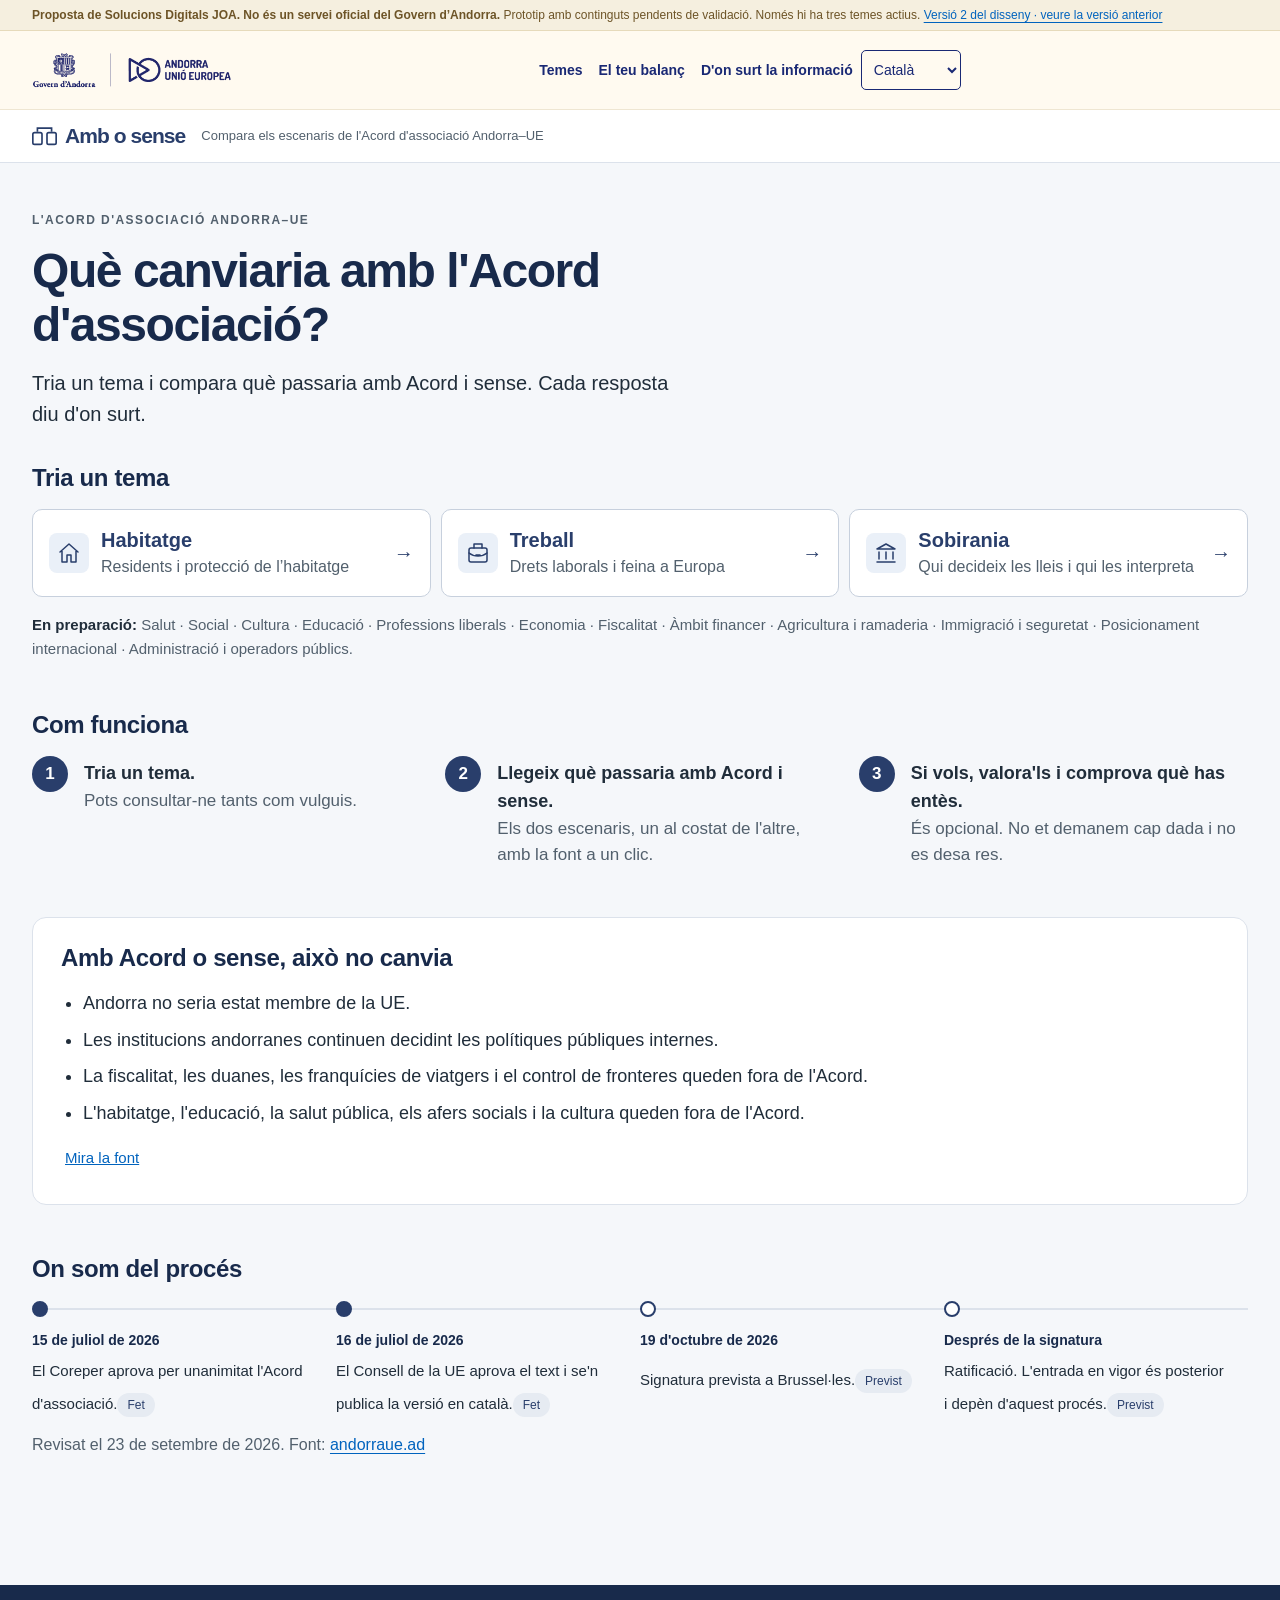
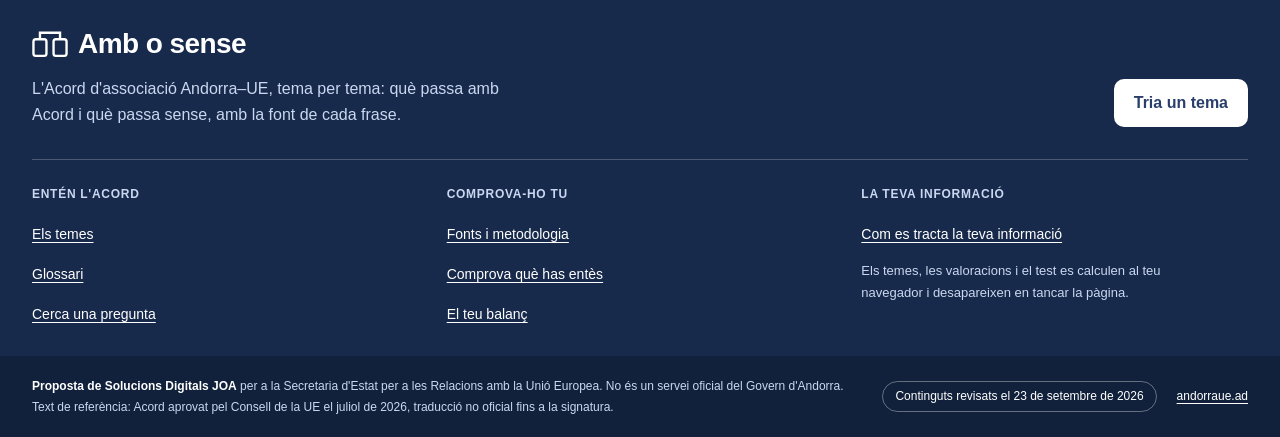
==== commit 6f81b033: "v2: sense notes de disseny" ====
--- a/v2/index.html
+++ b/v2/index.html
@@ -12,7 +12,7 @@
 </head>
 <body>
 <a class="sr" href="#app">Vés al contingut</a>
-<div class="proto" role="note"><div class="wrap"><span><b>Proposta de Solucions Digitals JOA. No és un servei oficial del Govern d’Andorra.</b> Prototip amb continguts pendents de validació. Només hi ha tres temes actius. <a href="../">Versió 2 del disseny · veure la versió anterior</a></span><button class="notes-toggle" data-act="notes" aria-pressed="false">Mostra les notes de disseny</button></div></div>
+<div class="proto" role="note"><div class="wrap"><span><b>Proposta de Solucions Digitals JOA. No és un servei oficial del Govern d’Andorra.</b> Prototip amb continguts pendents de validació. Només hi ha tres temes actius. <a href="../">Versió 2 del disseny · veure la versió anterior</a></span></div></div>
 <header class="top">
   <div class="wrap bar">
     <button class="menu-btn" aria-expanded="false" aria-controls="menu" data-act="menu"><span class="burger" aria-hidden="true"><i></i><i></i><i></i></span><span class="sr">Menú</span></button>
--- a/v2/app.css
+++ b/v2/app.css
@@ -760,3 +760,33 @@
 @media print{.after,.toc,details.more summary{display:none!important}details.more>div{display:block}}
 .valora .scen{background:#fff}
 @media (min-width:700px){.valora .pair{grid-template-columns:1fr 1fr}}
+
+/* Primera lectura compacta: mateixa disposició per als quinze temes. */
+.topics{grid-template-columns:1fr;gap:10px}
+.topic{display:grid;grid-template-columns:40px minmax(0,1fr) 20px;align-items:center;gap:12px;min-height:88px;padding:14px 16px;border-radius:10px}
+.topic .topic-icon{width:40px;height:40px;border-radius:8px}
+.topic .topic-icon svg{width:24px;height:24px}
+.topic-text b{font-size:20px}
+.topic-text span{font-size:16px}
+.topic-n{margin:0;font-size:20px;text-align:right}
+@media(min-width:900px){.topics{grid-template-columns:repeat(3,minmax(0,1fr))}}
+.tema-v2 .pagehead{margin-bottom:16px}
+.tema-v2 .intro{font-size:18px;line-height:1.5;margin-bottom:0}
+details.toc{padding:0 16px;margin:0 0 20px;border-radius:8px}
+details.toc summary{min-height:48px;padding:10px 0;font-size:17px;line-height:28px;color:var(--blau)}
+details.toc[open] summary{margin:0;border:0}
+details.toc nav{padding:0 0 12px}
+details.toc ol{padding-left:24px}
+.valora .rating-scenario{margin:0;min-width:0}
+.valora .rating-scenario .scen{margin-bottom:12px}
+.valora .rating-scenario .choice{width:100%}
+.valora .rate-grid{align-items:start}
+@media(max-width:700px){
+  .intro-v2 .overline{display:none}
+  .intro-v2 h1{font-size:30px}
+  .tema-v2 .qcard{padding:16px}
+}
+
+details.toc summary{display:flex;align-items:center;justify-content:space-between;gap:12px}
+details.toc summary::after{content:"+";font-size:24px;font-weight:700}
+details.toc[open] summary::after{content:"−"}
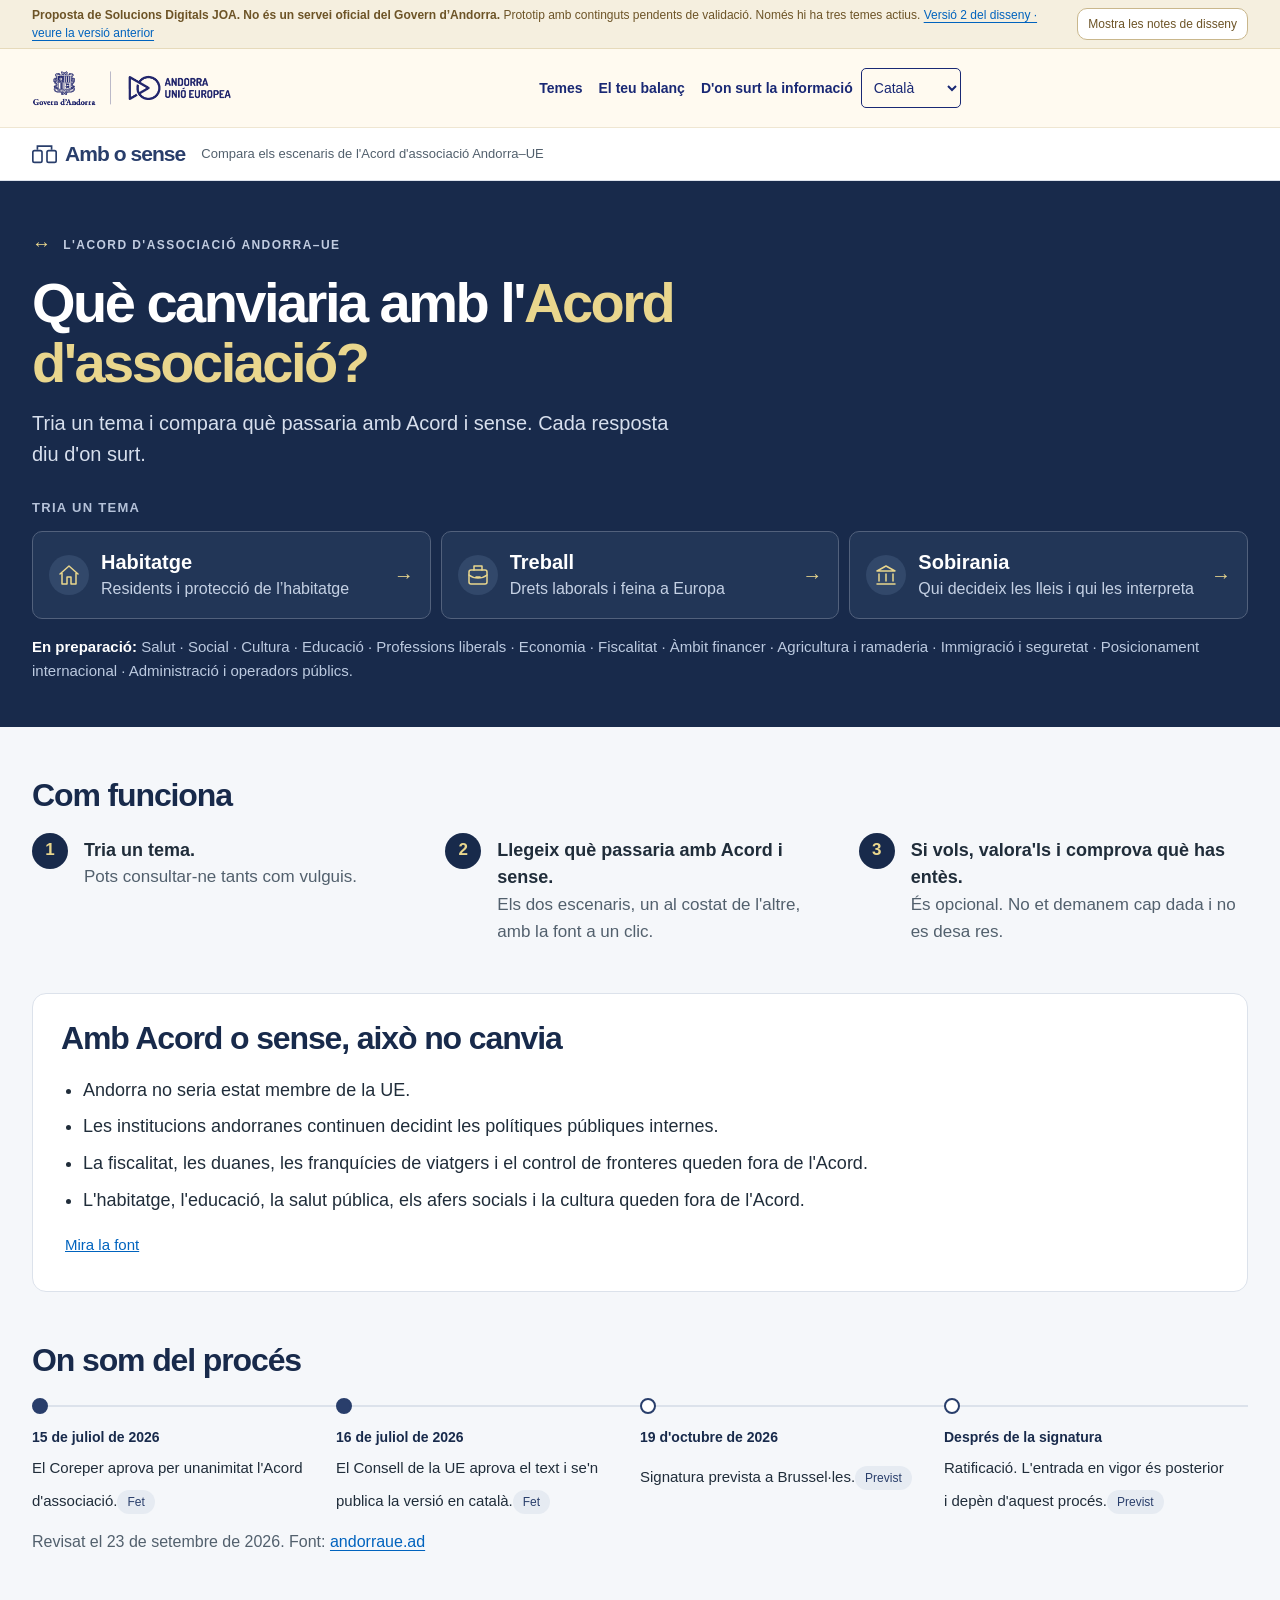
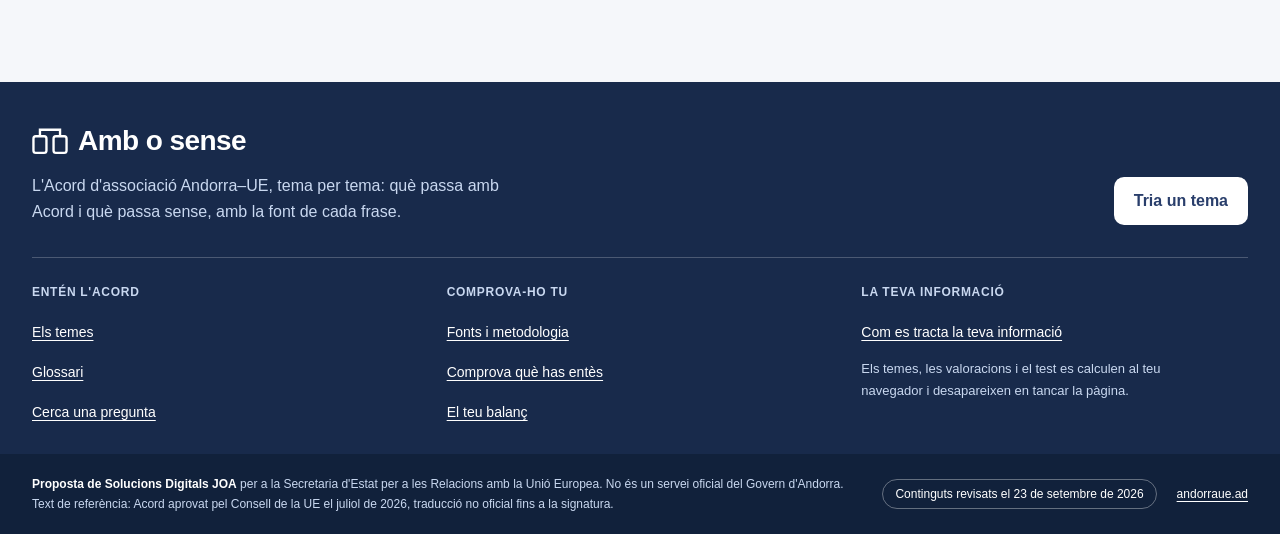
==== commit 62b75f13: "v2: notes de disseny i identitat visual de la v1" ====
--- a/v2/index.html
+++ b/v2/index.html
@@ -12,7 +12,7 @@
 </head>
 <body>
 <a class="sr" href="#app">Vés al contingut</a>
-<div class="proto" role="note"><div class="wrap"><span><b>Proposta de Solucions Digitals JOA. No és un servei oficial del Govern d’Andorra.</b> Prototip amb continguts pendents de validació. Només hi ha tres temes actius. <a href="../">Versió 2 del disseny · veure la versió anterior</a></span></div></div>
+<div class="proto" role="note"><div class="wrap"><span><b>Proposta de Solucions Digitals JOA. No és un servei oficial del Govern d’Andorra.</b> Prototip amb continguts pendents de validació. Només hi ha tres temes actius. <a href="../">Versió 2 del disseny · veure la versió anterior</a></span><button class="notes-toggle" data-act="notes" aria-pressed="false">Mostra les notes de disseny</button></div></div>
 <header class="top">
   <div class="wrap bar">
     <button class="menu-btn" aria-expanded="false" aria-controls="menu" data-act="menu"><span class="burger" aria-hidden="true"><i></i><i></i><i></i></span><span class="sr">Menú</span></button>
--- a/v2/app.css
+++ b/v2/app.css
@@ -790,3 +790,47 @@
 details.toc summary{display:flex;align-items:center;justify-content:space-between;gap:12px}
 details.toc summary::after{content:"+";font-size:24px;font-weight:700}
 details.toc[open] summary::after{content:"−"}
+
+/* V2 · Recupera la identitat de la v1: bloc blau fosc a la portada i accent daurat.
+   El daurat marca navegació i passos, mai un escenari (els dos tenen el mateix tractament). */
+:root{--daurat:#E9D68D}
+.home-main{padding-top:0!important}
+.hero-v2{background:var(--ink);color:#fff;padding:48px 0 44px;margin-bottom:48px}
+.hero-v2 .intro-v2{margin-bottom:28px}
+.hero-v2 .overline{color:#C1CCE0}
+.hero-v2 .intro-v2 h1{color:#fff;font-size:clamp(34px,4.6vw,56px);letter-spacing:-.045em;line-height:1.06}
+.hero-v2 .intro-v2 h1 em{font-style:normal;color:var(--daurat)}
+.hero-v2 .lead{color:#D7DFED}
+.hero-topics-v2>h2{font-size:13px;letter-spacing:.1em;text-transform:uppercase;color:#B5C2D9;margin:0 0 12px;font-weight:700}
+.hero-v2 .topic{background:#223657;border-color:#52617C;color:#fff;transition:background .18s,border-color .18s,transform .18s}
+.hero-v2 .topic:hover{background:#2D446B;border-color:#ACBBD3;box-shadow:none;transform:translateY(-2px)}
+.hero-v2 .topic .topic-icon{background:#32486A;color:var(--daurat);border-radius:50%}
+.hero-v2 .topic-text b{color:#fff}
+.hero-v2 .topic-text span{color:#C5D1E4}
+.hero-v2 .topic-n{color:var(--daurat)}
+.hero-v2 .soon-list{color:#BCCAE0}
+.hero-v2 .soon-list b{color:#fff}
+.hero-v2 :focus-visible{outline-color:#fff}
+.steps li::before{background:var(--ink);color:var(--daurat)}
+.block>h2{font-size:clamp(24px,2.6vw,32px);letter-spacing:-.035em}
+.tema-title{display:flex;align-items:center;gap:16px}
+.tema-title .topic-heading-icon{margin:0;width:52px;height:52px;border-radius:14px;background:var(--ink);color:var(--daurat);flex:none}
+.tema-title .topic-heading-icon svg{width:28px;height:28px}
+.tema-v2 .pagehead h1{font-size:clamp(34px,4.2vw,50px);letter-spacing:-.045em}
+.after-card.main{background:var(--ink);border-color:var(--ink);color:#fff}
+.after-card.main h3{color:#fff}
+.after-card.main p{color:#D7DFED}
+.after-card.main .btn{background:var(--daurat);border-color:var(--daurat);color:var(--ink)}
+.after-card.main .btn:hover{background:#F2E4AE}
+.after-card.main :focus-visible{outline-color:#fff}
+.pbar i{background:var(--daurat)}
+.pbar{background:#DFE5EF}
+.progress span:first-child{color:var(--ink)}
+@media (max-width:700px){
+  .hero-v2{padding:24px 0 28px;margin-bottom:36px}
+  .hero-v2 .intro-v2{margin-bottom:20px}
+  .hero-v2 .intro-v2 h1{font-size:32px}
+  .hero-v2 .lead{font-size:17px}
+  .tema-title .topic-heading-icon{width:44px;height:44px}
+}
+@media (prefers-reduced-motion:no-preference){.hero-v2 .intro-v2,.hero-topics-v2{animation:arrive .4s ease-out both}.hero-topics-v2{animation-delay:.07s}}
